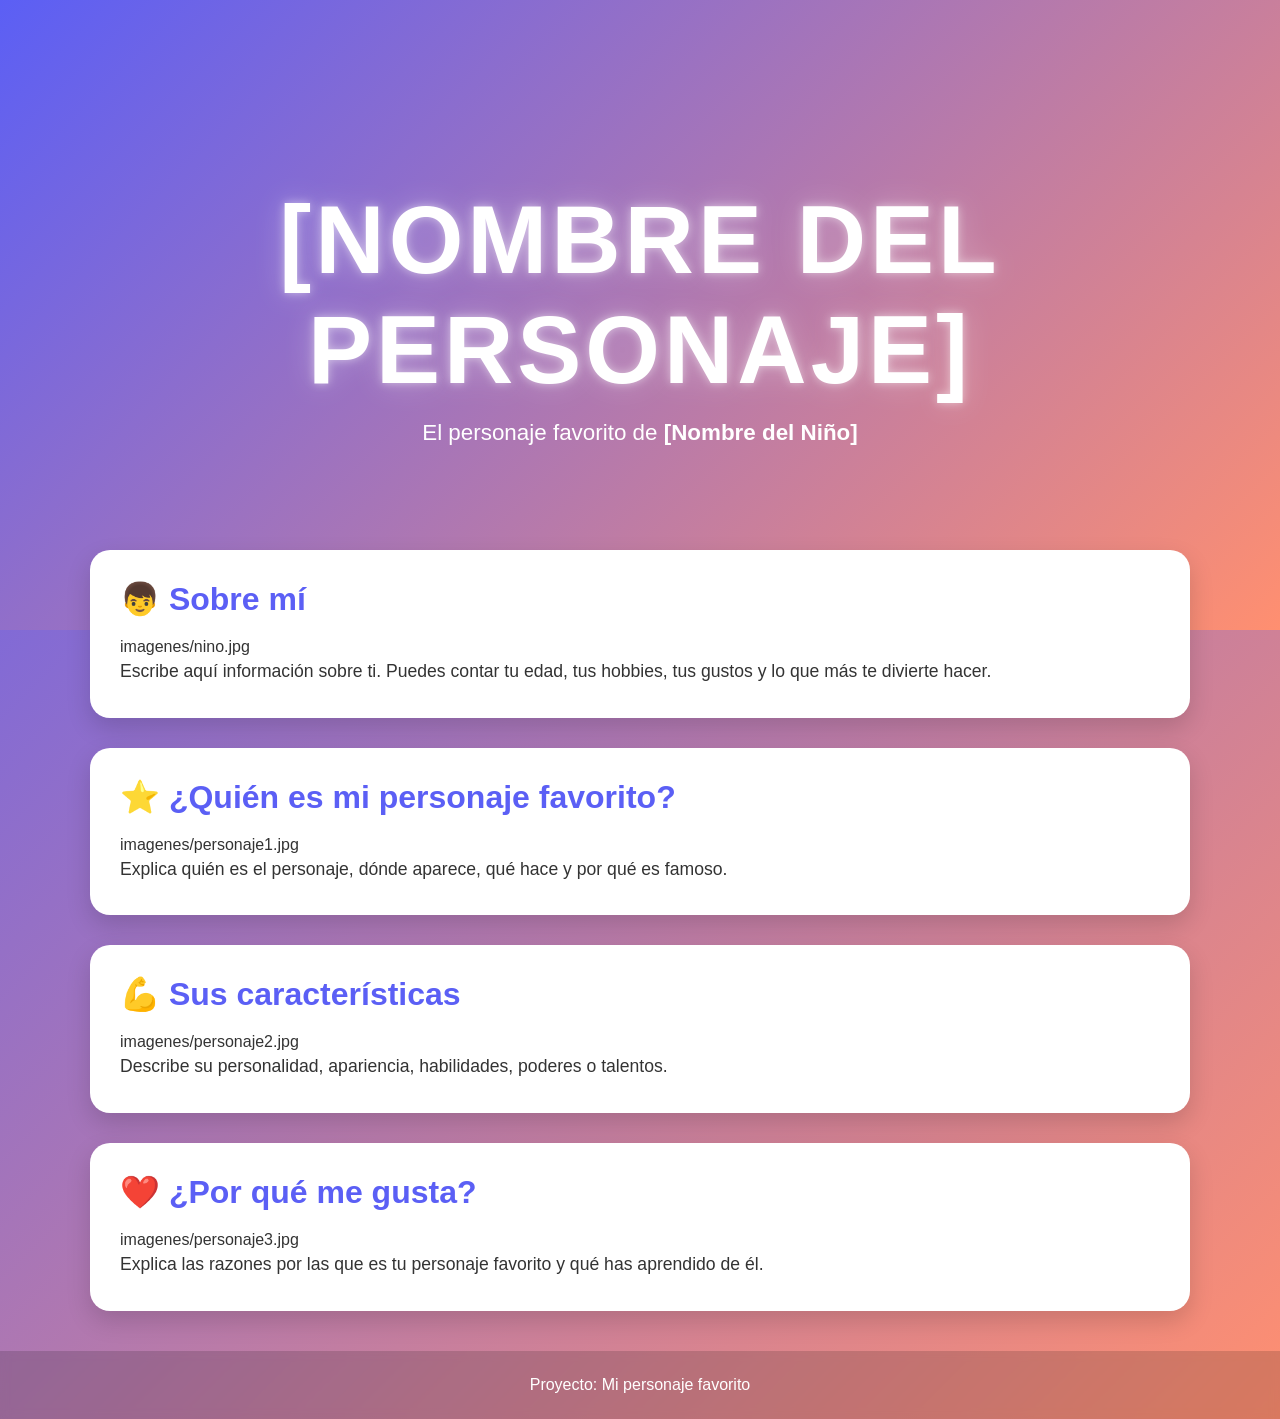
==== docs/personajeFavorito/index.html @ f33cbb19 "Automated update" ====
<!DOCTYPE html>
<html lang="es">

<head>
    <meta charset="UTF-8">
    <meta name="viewport" content="width=device-width, initial-scale=1.0">
    <title>[Nombre del Personaje]</title>
    <link rel="stylesheet" href="style.css">
</head>

<body>

    <header class="hero">
        <div class="hero-content">
            <h1>[NOMBRE DEL PERSONAJE]</h1>
            <p>El personaje favorito de <strong>[Nombre del Niño]</strong></p>
        </div>
    </header>

    <main>

        <section class="card">
            <h2>👦 Sobre mí</h2>
            imagenes/nino.jpg

            <p>
                Escribe aquí información sobre ti.
                Puedes contar tu edad, tus hobbies,
                tus gustos y lo que más te divierte hacer.
            </p>
        </section>

        <section class="card">
            <h2>⭐ ¿Quién es mi personaje favorito?</h2>
            imagenes/personaje1.jpg

            <p>
                Explica quién es el personaje, dónde aparece,
                qué hace y por qué es famoso.
            </p>
        </section>

        <section class="card">
            <h2>💪 Sus características</h2>
            imagenes/personaje2.jpg

            <p>
                Describe su personalidad, apariencia,
                habilidades, poderes o talentos.
            </p>
        </section>

        <section class="card">
            <h2>❤️ ¿Por qué me gusta?</h2>
            imagenes/personaje3.jpg

            <p>
                Explica las razones por las que es tu personaje favorito
                y qué has aprendido de él.
            </p>
        </section>

    </main>

    <footer>
        <p>Proyecto: Mi personaje favorito</p>
    </footer>

</body>

</html>
---- docs/personajeFavorito/style.css ----
/*======================================
  PALETA DE COLORES
======================================*/
:root {
    --color-primario: #5b5ff5;
    --color-secundario: #ff8f70;
}

/*======================================
  CONFIGURACIÓN GENERAL
======================================*/
* {
    margin: 0;
    padding: 0;
    box-sizing: border-box;
}

body {
    font-family: "Segoe UI", Arial, sans-serif;

    background: linear-gradient(
        135deg,
        var(--color-primario),
        var(--color-secundario)
    );

    min-height: 100vh;
    color: #333;
}

/*======================================
  HERO
======================================*/
.hero {
    height: 70vh;

    display: flex;
    justify-content: center;
    align-items: center;

    text-align: center;

    background: linear-gradient(
        135deg,
        var(--color-primario),
        var(--color-secundario)
    );

    color: white;
}

.hero-content {
    animation: aparecer 1.5s ease;
}

.hero h1 {
    font-size: clamp(3rem, 8vw, 6rem);
    letter-spacing: 4px;
    text-transform: uppercase;

    text-shadow:
        0 0 10px rgba(255,255,255,.5),
        0 0 30px rgba(255,255,255,.3);

    animation: flotar 3s ease-in-out infinite;
}

.hero p {
    font-size: 1.4rem;
    margin-top: 15px;
}

/*======================================
  CONTENEDOR
======================================*/
main {
    width: 90%;
    max-width: 1100px;

    margin: -80px auto 40px;
}

/*======================================
  TARJETAS
======================================*/
.card {
    background: white;

    margin-bottom: 30px;
    padding: 30px;

    border-radius: 20px;

    box-shadow: 0 10px 25px rgba(0,0,0,.15);

    transition: .3s;
}

.card:hover {
    transform: translateY(-8px);
}

.card h2 {
    color: var(--color-primario);
    margin-bottom: 20px;
    font-size: 2rem;
}

.card img {
    width: 100%;
    max-width: 450px;

    display: block;
    margin: 20px auto;

    border-radius: 15px;

    transition: .4s;
}

.card img:hover {
    transform: scale(1.05);
}

.card p {
    font-size: 1.1rem;
    line-height: 1.8;
}

/*======================================
  FOOTER
======================================*/
footer {
    text-align: center;

    padding: 25px;

    color: white;

    background: rgba(0,0,0,.15);

    backdrop-filter: blur(5px);
}

/*======================================
  ANIMACIONES
======================================*/
@keyframes aparecer {
    from {
        opacity: 0;
        transform: translateY(40px);
    }

    to {
        opacity: 1;
        transform: translateY(0);
    }
}

@keyframes flotar {
    0% {
        transform: translateY(0);
    }

    50% {
        transform: translateY(-10px);
    }

    100% {
        transform: translateY(0);
    }
}

/*======================================
  RESPONSIVE
======================================*/
@media (max-width: 768px) {

    .hero {
        height: 55vh;
    }

    .hero p {
        font-size: 1rem;
    }

    .card {
        padding: 20px;
    }

    .card h2 {
        font-size: 1.5rem;
    }
}
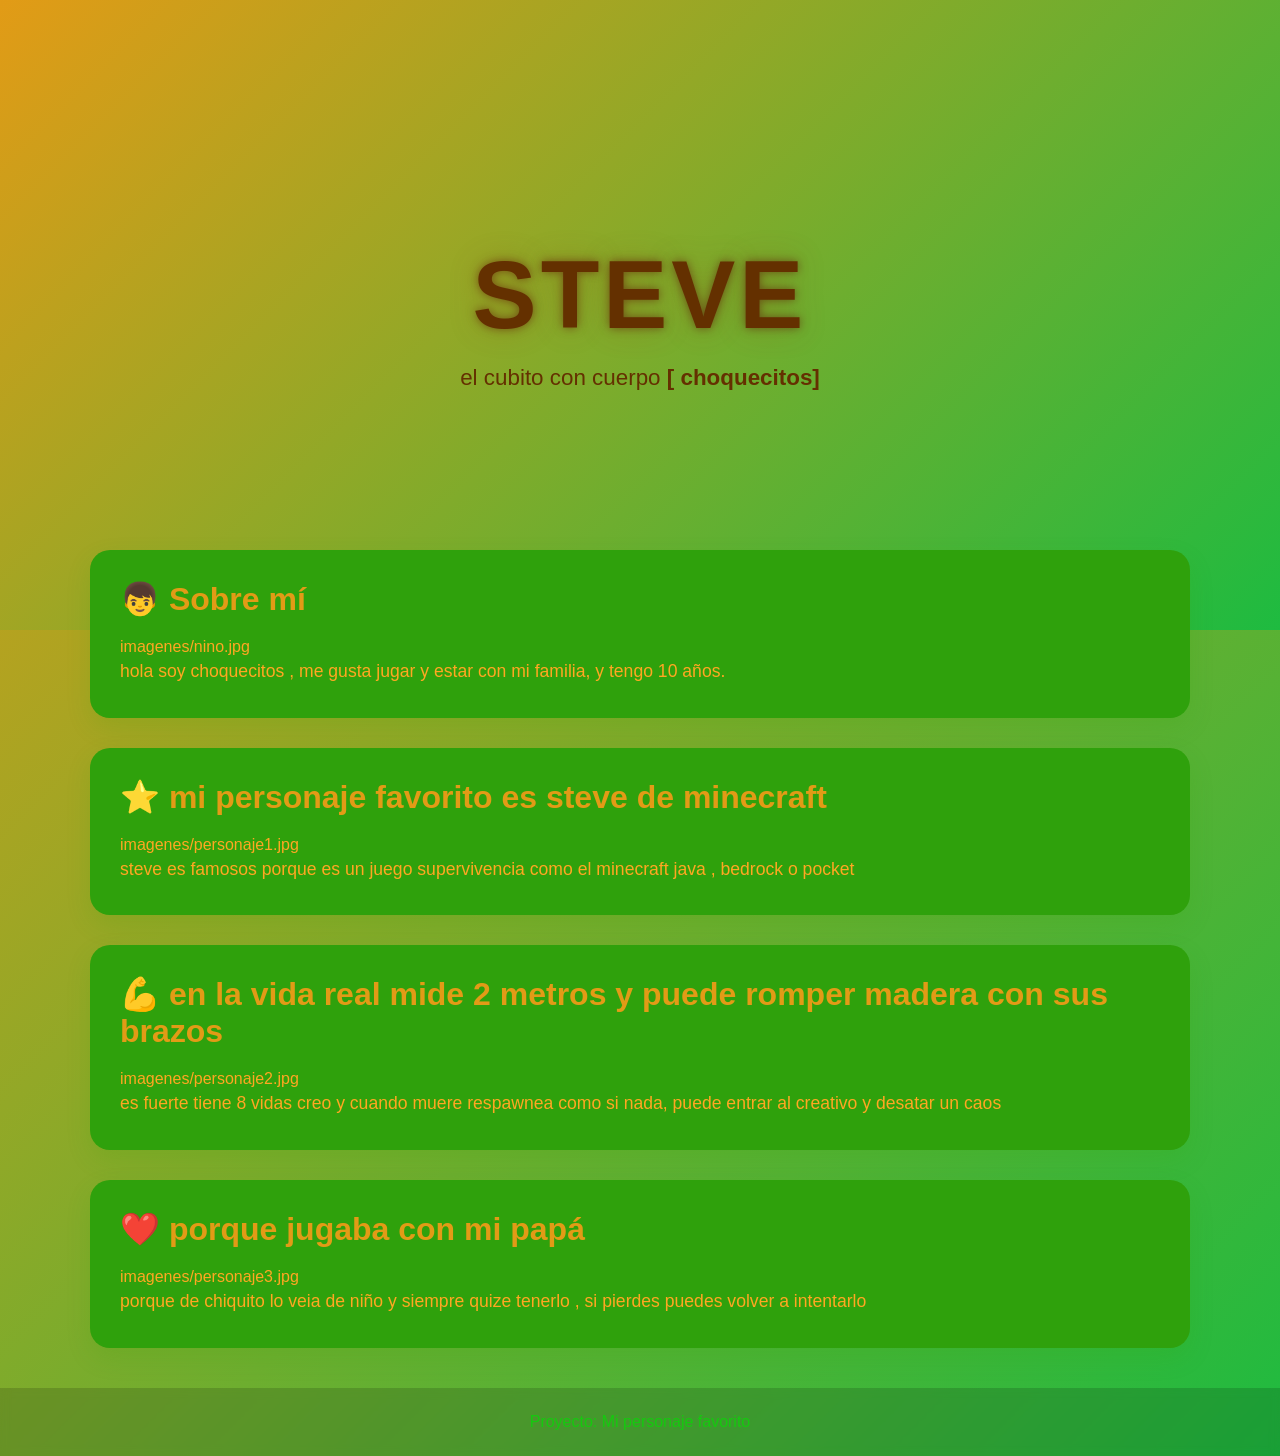
==== commit 232a9e3d: "steve es fuerte" ====
--- a/docs/personajeFavorito/index.html
+++ b/docs/personajeFavorito/index.html
@@ -12,8 +12,9 @@
 
     <header class="hero">
         <div class="hero-content">
-            <h1>[NOMBRE DEL PERSONAJE]</h1>
-            <p>El personaje favorito de <strong>[Nombre del Niño]</strong></p>
+            <h1>steve</h1>
+            <p> el cubito con cuerpo
+                 <strong>[ choquecitos]</strong></p>
         </div>
     </header>
 
@@ -24,39 +25,52 @@
             imagenes/nino.jpg
 
             <p>
-                Escribe aquí información sobre ti.
-                Puedes contar tu edad, tus hobbies,
-                tus gustos y lo que más te divierte hacer.
+                hola soy choquecitos , me gusta jugar 
+                y estar con mi familia, y tengo 10 años.
+                
             </p>
         </section>
 
         <section class="card">
-            <h2>⭐ ¿Quién es mi personaje favorito?</h2>
+            <h2>⭐ mi personaje favorito es steve
+                de minecraft
+
+            </h2>
             imagenes/personaje1.jpg
 
             <p>
-                Explica quién es el personaje, dónde aparece,
-                qué hace y por qué es famoso.
+                steve es famosos porque es un juego supervivencia
+                como el minecraft java , bedrock o pocket
+                
             </p>
         </section>
 
         <section class="card">
-            <h2>💪 Sus características</h2>
+            <h2>💪 en la vida real mide 2 metros y puede romper
+                madera con sus brazos
+
+            </h2>
             imagenes/personaje2.jpg
 
             <p>
-                Describe su personalidad, apariencia,
-                habilidades, poderes o talentos.
+                es fuerte tiene 8 vidas creo y cuando muere
+                respawnea como si nada, puede entrar al creativo
+                y desatar un caos
+
+                
             </p>
         </section>
 
         <section class="card">
-            <h2>❤️ ¿Por qué me gusta?</h2>
+            <h2>❤️ porque jugaba con mi papá
+
+            </h2>
             imagenes/personaje3.jpg
 
             <p>
-                Explica las razones por las que es tu personaje favorito
-                y qué has aprendido de él.
+               porque de chiquito lo veia de niño y siempre quize
+               tenerlo , si pierdes puedes volver a intentarlo 
+        
             </p>
         </section>
 
--- a/docs/personajeFavorito/style.css
+++ b/docs/personajeFavorito/style.css
@@ -2,8 +2,8 @@
   PALETA DE COLORES
 ======================================*/
 :root {
-    --color-primario: #5b5ff5;
-    --color-secundario: #ff8f70;
+    --color-primario: #e29b16;
+    --color-secundario: #1ebb40;
 }
 
 /*======================================
@@ -25,7 +25,7 @@
     );
 
     min-height: 100vh;
-    color: #333;
+    color: #ffa722;
 }
 
 /*======================================
@@ -46,7 +46,7 @@
         var(--color-secundario)
     );
 
-    color: white;
+    color: rgb(100, 48, 0);
 }
 
 .hero-content {
@@ -59,8 +59,8 @@
     text-transform: uppercase;
 
     text-shadow:
-        0 0 10px rgba(255,255,255,.5),
-        0 0 30px rgba(255,255,255,.3);
+        0 0 10px rgba(88, 4, 4, 0.5),
+        0 0 30px rgba(143, 69, 0, 0.3);
 
     animation: flotar 3s ease-in-out infinite;
 }
@@ -84,14 +84,14 @@
   TARJETAS
 ======================================*/
 .card {
-    background: white;
+    background: rgb(47, 161, 12);
 
     margin-bottom: 30px;
     padding: 30px;
 
     border-radius: 20px;
 
-    box-shadow: 0 10px 25px rgba(0,0,0,.15);
+    box-shadow: 0 10px 25px rgba(46, 161, 0, 0.15);
 
     transition: .3s;
 }
@@ -135,7 +135,7 @@
 
     padding: 25px;
 
-    color: white;
+    color: rgb(21, 201, 15);
 
     background: rgba(0,0,0,.15);
 
